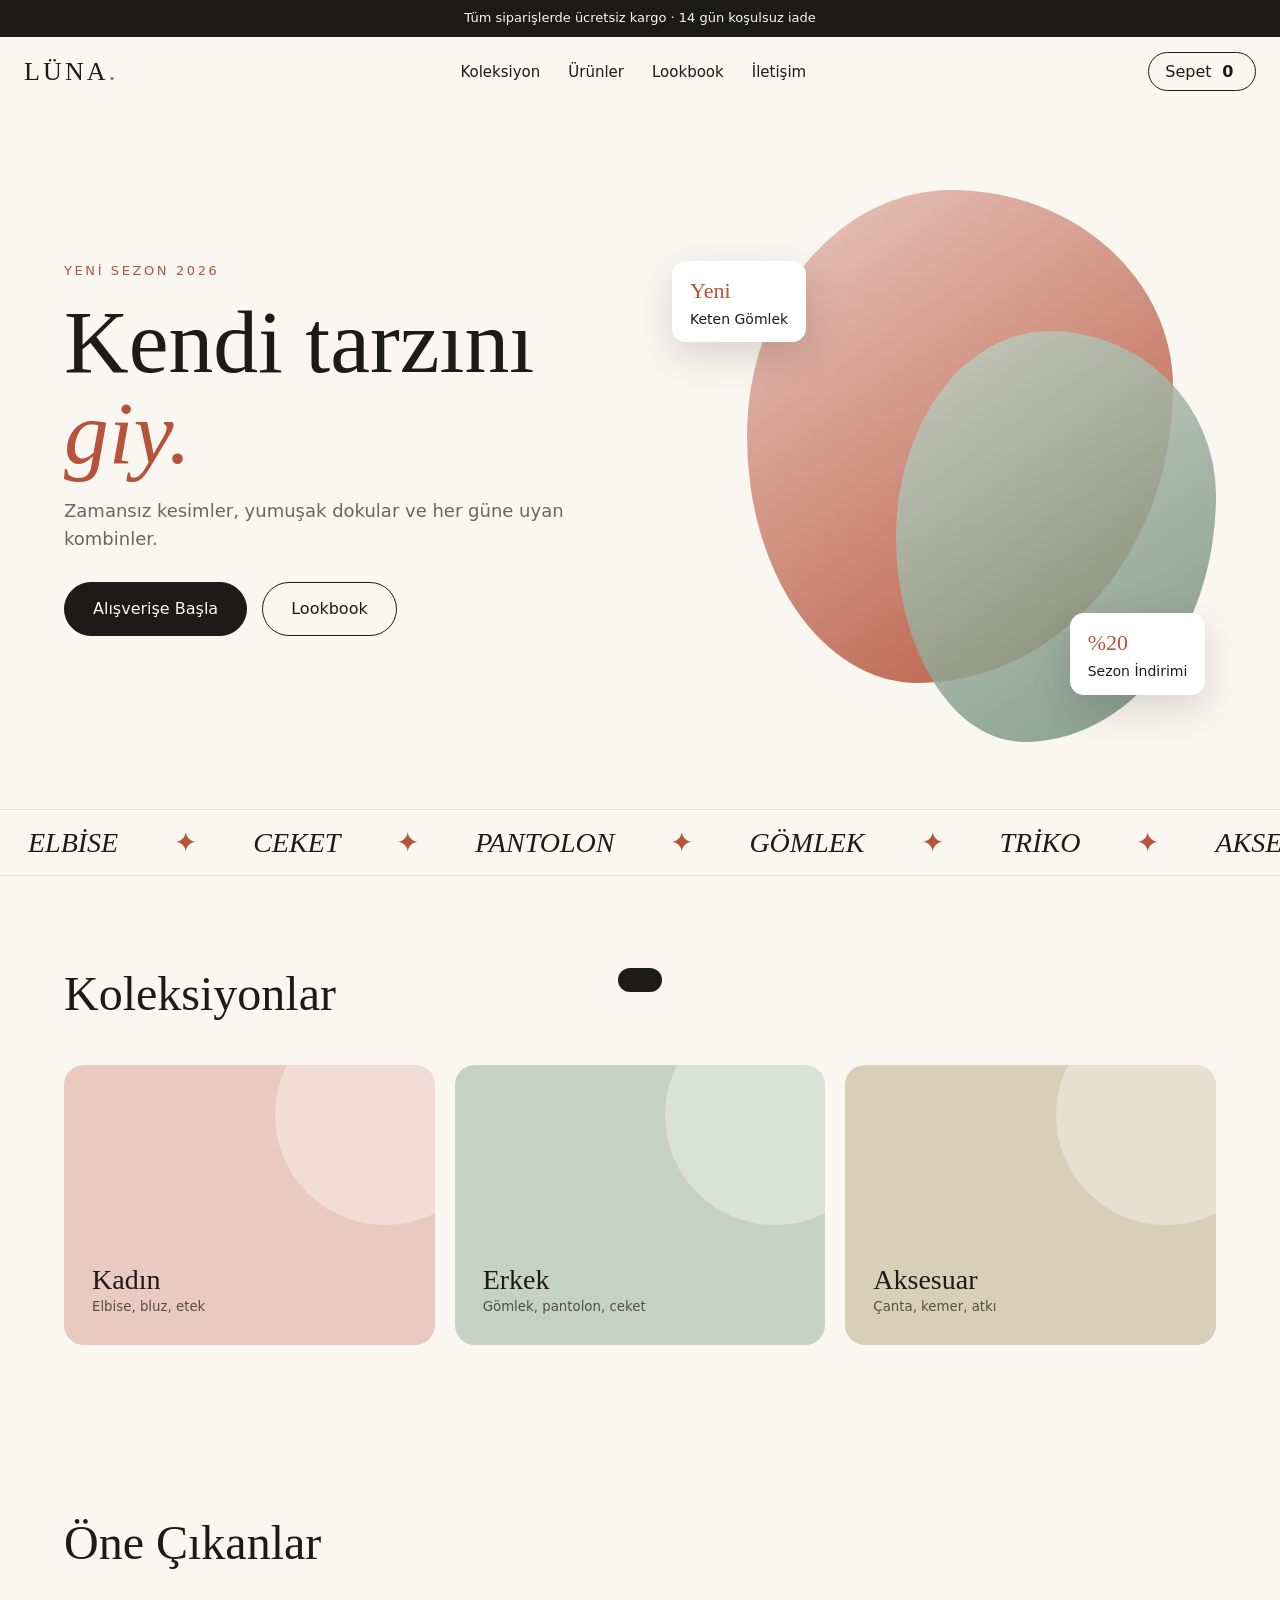
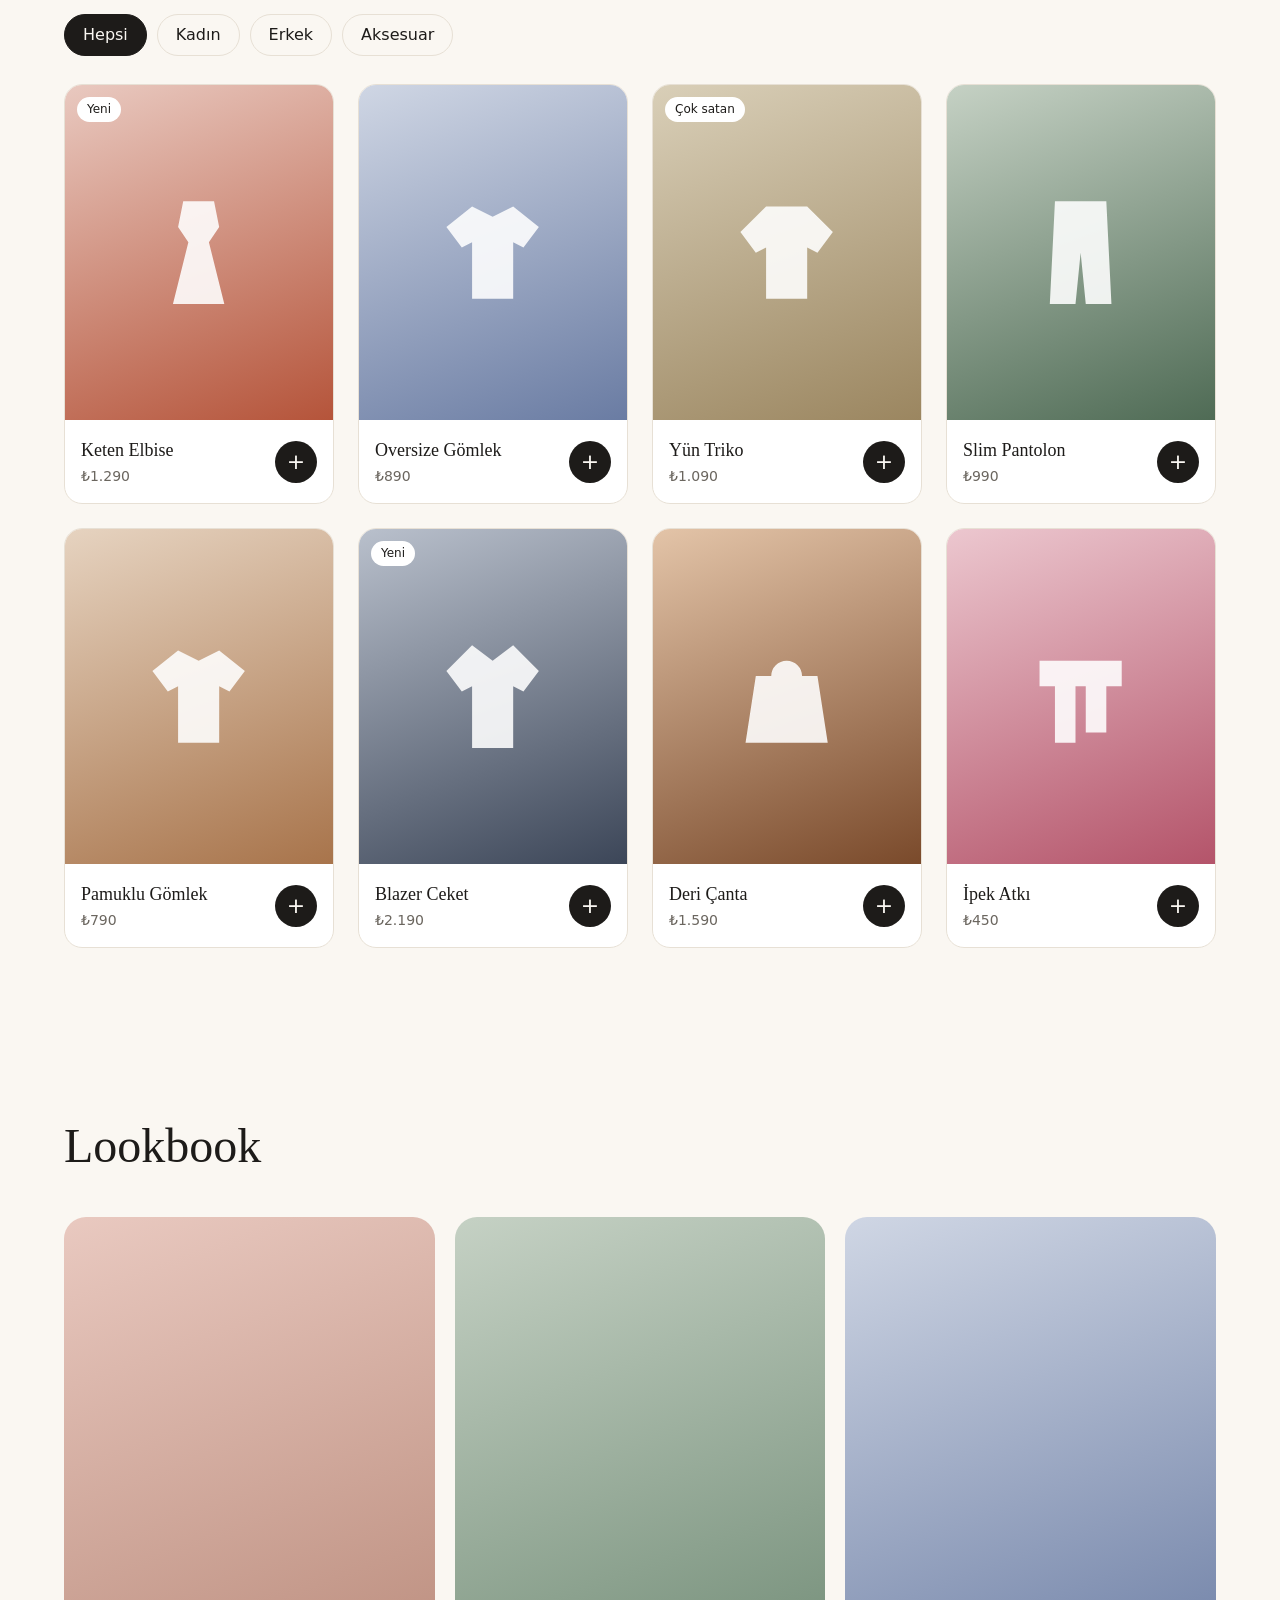
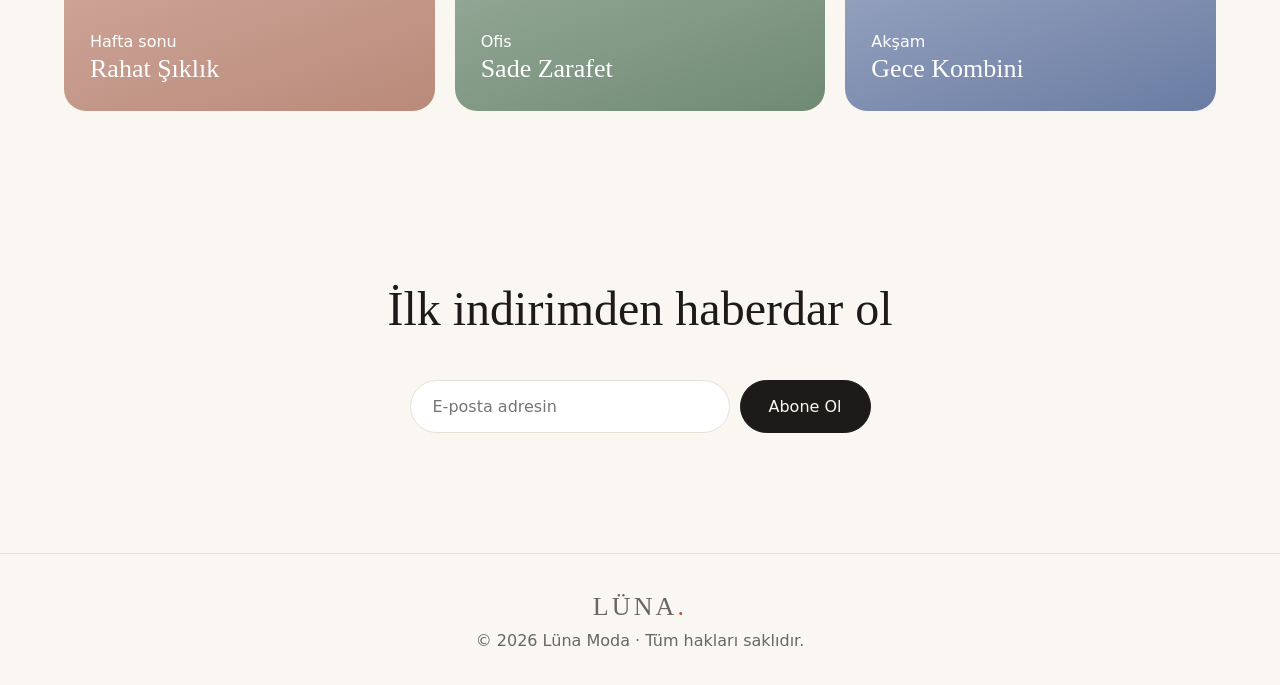
==== kiyafet-sitesi/index.html @ 7105020a "Animasyonlu kıyafet mağazası web sitesi ekle Co-Authored-By: Claude Sonnet 5.5 <noreply@anthropic.co" ====
<!doctype html>
<html lang="tr">
<head>
<meta charset="utf-8">
<meta name="viewport" content="width=device-width, initial-scale=1">
<title>Lüna Moda – Kadın & Erkek Giyim</title>
<meta name="description" content="Lüna Moda: yeni sezon kadın ve erkek giyim, şık ve rahat kombinler.">
<link rel="stylesheet" href="style.css">
</head>
<body>
<div class="announce">Tüm siparişlerde ücretsiz kargo · 14 gün koşulsuz iade</div>

<header class="nav" id="nav">
  <a class="logo" href="#top">LÜNA<span>.</span></a>
  <nav class="menu" id="menu" aria-label="Ana menü">
    <a href="#koleksiyon">Koleksiyon</a>
    <a href="#urunler">Ürünler</a>
    <a href="#lookbook">Lookbook</a>
    <a href="#bulten">İletişim</a>
  </nav>
  <div class="nav-actions">
    <button class="cart-btn" id="cartBtn" aria-label="Sepeti aç">Sepet <b id="cartCount">0</b></button>
    <button class="burger" id="burger" aria-label="Menü" aria-expanded="false"><i></i><i></i></button>
  </div>
</header>

<main id="top">
  <section class="hero">
    <div class="hero-text">
      <p class="eyebrow reveal">Yeni Sezon 2026</p>
      <h1 class="reveal d1">Kendi tarzını <em>giy.</em></h1>
      <p class="lead reveal d2">Zamansız kesimler, yumuşak dokular ve her güne uyan kombinler.</p>
      <div class="reveal d3">
        <a class="btn" href="#urunler">Alışverişe Başla</a>
        <a class="btn ghost" href="#lookbook">Lookbook</a>
      </div>
    </div>
    <div class="hero-art" aria-hidden="true">
      <div class="blob b1"></div><div class="blob b2"></div>
      <div class="card-float c1"><span>Yeni</span>Keten Gömlek</div>
      <div class="card-float c2"><span>%20</span>Sezon İndirimi</div>
    </div>
  </section>

  <div class="marquee" aria-hidden="true"><div class="track">
    <span>ELBİSE</span><span>CEKET</span><span>PANTOLON</span><span>GÖMLEK</span><span>TRİKO</span><span>AKSESUAR</span>
    <span>ELBİSE</span><span>CEKET</span><span>PANTOLON</span><span>GÖMLEK</span><span>TRİKO</span><span>AKSESUAR</span>
  </div></div>

  <section class="section" id="koleksiyon">
    <h2 class="reveal">Koleksiyonlar</h2>
    <div class="cats">
      <a href="#urunler" data-filter="kadin" class="cat reveal" style="--c:#e9c9c0"><b>Kadın</b><small>Elbise, bluz, etek</small></a>
      <a href="#urunler" data-filter="erkek" class="cat reveal d1" style="--c:#c5d1c4"><b>Erkek</b><small>Gömlek, pantolon, ceket</small></a>
      <a href="#urunler" data-filter="aksesuar" class="cat reveal d2" style="--c:#d9cfb8"><b>Aksesuar</b><small>Çanta, kemer, atkı</small></a>
    </div>
  </section>

  <section class="section" id="urunler">
    <h2 class="reveal">Öne Çıkanlar</h2>
    <div class="filters reveal" id="filters" role="tablist">
      <button class="chip on" data-filter="hepsi">Hepsi</button>
      <button class="chip" data-filter="kadin">Kadın</button>
      <button class="chip" data-filter="erkek">Erkek</button>
      <button class="chip" data-filter="aksesuar">Aksesuar</button>
    </div>
    <div class="grid" id="grid"></div>
  </section>

  <section class="section lookbook" id="lookbook">
    <h2 class="reveal">Lookbook</h2>
    <div class="look">
      <div class="look-card reveal" style="--a:#e9c9c0;--b:#b98a7a"><p>Hafta sonu<br><b>Rahat Şıklık</b></p></div>
      <div class="look-card reveal d1" style="--a:#c5d1c4;--b:#6f8a74"><p>Ofis<br><b>Sade Zarafet</b></p></div>
      <div class="look-card reveal d2" style="--a:#cfd6e4;--b:#6a7ca3"><p>Akşam<br><b>Gece Kombini</b></p></div>
    </div>
  </section>

  <section class="section news" id="bulten">
    <h2 class="reveal">İlk indirimden haberdar ol</h2>
    <form class="reveal d1" id="newsForm">
      <input type="email" id="email" placeholder="E-posta adresin" required aria-label="E-posta">
      <button class="btn" type="submit">Abone Ol</button>
    </form>
    <p class="note" id="newsNote" role="status"></p>
  </section>
</main>

<footer class="footer">
  <div class="logo">LÜNA<span>.</span></div>
  <p>© 2026 Lüna Moda · Tüm hakları saklıdır.</p>
</footer>

<div class="overlay" id="overlay"></div>
<aside class="drawer" id="drawer" aria-label="Sepet" aria-hidden="true">
  <div class="drawer-head"><h3>Sepetin</h3><button id="closeCart" aria-label="Kapat">✕</button></div>
  <ul id="cartList"></ul>
  <div class="drawer-foot">
    <div class="total"><span>Toplam</span><b id="cartTotal">₺0</b></div>
    <button class="btn full" id="checkout">Siparişi Tamamla</button>
  </div>
</aside>
<div class="toast" id="toast" role="status"></div>

<script src="app.js"></script>
</body>
</html>
---- kiyafet-sitesi/style.css ----
:root{--bg:#faf7f2;--ink:#1d1b19;--mute:#6b665f;--acc:#b5543a;--line:#e7e0d5;--card:#fff;--ease:cubic-bezier(.2,.7,.2,1)}
@media(prefers-color-scheme:dark){:root{--bg:#161412;--ink:#f3eee6;--mute:#a39c91;--acc:#e0795c;--line:#2d2a26;--card:#1f1c19}}
*{box-sizing:border-box;margin:0}
html{scroll-behavior:smooth}
body{font:16px/1.6 system-ui,-apple-system,"Segoe UI",sans-serif;background:var(--bg);color:var(--ink)}
a{color:inherit;text-decoration:none}
button{font:inherit;color:inherit;cursor:pointer;background:none;border:0}
h1,h2,h3,.logo{font-family:Georgia,"Times New Roman",serif;font-weight:400}
.announce{background:var(--ink);color:var(--bg);text-align:center;font-size:13px;padding:8px 16px}

.nav{position:sticky;top:0;z-index:20;display:flex;align-items:center;justify-content:space-between;padding:14px 24px;background:color-mix(in srgb,var(--bg) 85%,transparent);backdrop-filter:blur(10px);border-bottom:1px solid transparent;transition:border-color .3s,padding .3s}
.nav.scrolled{border-color:var(--line);padding:9px 24px}
.logo{font-size:26px;letter-spacing:.12em}.logo span{color:var(--acc)}
.menu{display:flex;gap:28px}
.menu a{position:relative;font-size:15px}
.menu a::after{content:"";position:absolute;left:0;bottom:-3px;height:1px;width:100%;background:currentColor;transform:scaleX(0);transform-origin:right;transition:transform .35s var(--ease)}
.menu a:hover::after{transform:scaleX(1);transform-origin:left}
.nav-actions{display:flex;gap:12px;align-items:center}
.cart-btn{border:1px solid var(--ink);border-radius:99px;padding:6px 16px;transition:background .2s,color .2s}
.cart-btn:hover{background:var(--ink);color:var(--bg)}
.cart-btn b{display:inline-block;min-width:1.4em}
.cart-btn.bump{animation:bump .4s var(--ease)}
@keyframes bump{40%{transform:scale(1.18)}}
.burger{display:none;width:36px;height:36px;position:relative}
.burger i{position:absolute;left:7px;right:7px;height:2px;background:currentColor;transition:transform .3s}
.burger i:first-child{top:13px}.burger i:last-child{top:21px}
.burger[aria-expanded=true] i:first-child{transform:translateY(4px) rotate(45deg)}
.burger[aria-expanded=true] i:last-child{transform:translateY(-4px) rotate(-45deg)}

.btn{display:inline-block;background:var(--ink);color:var(--bg);padding:13px 28px;border-radius:99px;border:1px solid var(--ink);transition:transform .25s var(--ease),background .25s,color .25s}
.btn:hover{transform:translateY(-2px);background:var(--acc);border-color:var(--acc);color:#fff}
.btn.ghost{background:transparent;color:var(--ink);margin-left:10px}
.btn.ghost:hover{background:var(--ink);border-color:var(--ink);color:var(--bg)}
.btn.full{width:100%}

.hero{display:grid;grid-template-columns:1.1fr 1fr;gap:32px;align-items:center;min-height:78vh;padding:40px 24px 60px;max-width:1200px;margin:auto}
.eyebrow{text-transform:uppercase;letter-spacing:.2em;font-size:13px;color:var(--acc);margin-bottom:14px}
h1{font-size:clamp(44px,7vw,92px);line-height:1.02;margin-bottom:18px}
h1 em{color:var(--acc);font-style:italic}
.lead{color:var(--mute);max-width:44ch;margin-bottom:28px;font-size:18px}
.hero-art{position:relative;aspect-ratio:1/1.1}
.blob{position:absolute;border-radius:48% 52% 60% 40%/50% 40% 60% 50%;animation:morph 12s ease-in-out infinite alternate}
.b1{inset:6% 8% 10% 12%;background:linear-gradient(145deg,#e9c9c0,#b5543a)}
.b2{inset:30% 0 0 40%;background:linear-gradient(145deg,#c5d1c4,#6f8a74);opacity:.85;animation-duration:16s;animation-direction:alternate-reverse}
@keyframes morph{to{border-radius:60% 40% 40% 60%/40% 60% 40% 60%;transform:rotate(6deg) scale(1.04)}}
.card-float{position:absolute;background:var(--card);padding:12px 18px;border-radius:14px;box-shadow:0 14px 40px rgba(0,0,0,.14);font-size:14px;animation:float 5s ease-in-out infinite}
.card-float span{display:block;font-size:22px;font-family:Georgia,serif;color:var(--acc)}
.c1{left:-2%;top:18%}.c2{right:2%;bottom:8%;animation-delay:-2.5s}
@keyframes float{50%{transform:translateY(-12px)}}

.marquee{overflow:hidden;border-block:1px solid var(--line);padding:16px 0}
.track{display:flex;width:max-content;animation:scroll 28s linear infinite}
.track span{font:italic 28px Georgia,serif;padding:0 28px;white-space:nowrap}
.track span::after{content:"✦";margin-left:56px;color:var(--acc);font-style:normal}
.marquee:hover .track{animation-play-state:paused}
@keyframes scroll{to{transform:translateX(-50%)}}

.section{max-width:1200px;margin:auto;padding:80px 24px}
.section h2{font-size:clamp(30px,4vw,48px);margin-bottom:32px}
.cats{display:grid;grid-template-columns:repeat(3,1fr);gap:20px}
.cat{background:var(--c);color:#1d1b19;border-radius:20px;padding:28px;min-height:280px;display:flex;flex-direction:column;justify-content:flex-end;position:relative;overflow:hidden;transition:transform .5s var(--ease)}
.cat::before{content:"";position:absolute;width:220px;height:220px;border-radius:50%;background:rgba(255,255,255,.35);right:-60px;top:-60px;transition:transform .6s var(--ease)}
.cat:hover{transform:translateY(-6px)}.cat:hover::before{transform:scale(1.5)}
.cat b{font:28px Georgia,serif;font-weight:400;position:relative}.cat small{position:relative;opacity:.7}

.filters{display:flex;gap:10px;flex-wrap:wrap;margin-bottom:28px}
.chip{border:1px solid var(--line);border-radius:99px;padding:7px 18px;transition:all .25s}
.chip:hover{border-color:var(--ink)}.chip.on{background:var(--ink);color:var(--bg);border-color:var(--ink)}
.grid{display:grid;grid-template-columns:repeat(auto-fill,minmax(250px,1fr));gap:24px}
.product{background:var(--card);border-radius:18px;overflow:hidden;border:1px solid var(--line);animation:pop .55s var(--ease) both;transition:transform .35s var(--ease),box-shadow .35s}
.product:hover{transform:translateY(-6px);box-shadow:0 18px 44px rgba(0,0,0,.12)}
@keyframes pop{from{opacity:0;transform:translateY(22px) scale(.97)}}
.thumb{aspect-ratio:4/5;display:grid;place-items:center;background:linear-gradient(160deg,var(--a),var(--b));position:relative;overflow:hidden}
.thumb svg{width:46%;fill:rgba(255,255,255,.88);transition:transform .5s var(--ease)}
.product:hover .thumb svg{transform:scale(1.12) rotate(-3deg)}
.tag{position:absolute;top:12px;left:12px;background:var(--card);font-size:12px;padding:3px 10px;border-radius:99px}
.info{padding:16px;display:flex;justify-content:space-between;align-items:center;gap:10px}
.info h3{font-size:18px}.info p{color:var(--mute);font-size:14px}
.add{width:42px;height:42px;border-radius:50%;background:var(--ink);color:var(--bg);font-size:22px;line-height:1;transition:transform .25s var(--ease),background .25s;flex:none}
.add:hover{background:var(--acc);transform:rotate(90deg) scale(1.1)}

.look{display:grid;grid-template-columns:repeat(3,1fr);gap:20px}
.look-card{aspect-ratio:3/4;border-radius:22px;background:linear-gradient(160deg,var(--a),var(--b));color:#fff;padding:26px;display:flex;align-items:flex-end;transition:transform .5s var(--ease),border-radius .5s var(--ease)}
.look-card:hover{transform:scale(1.03) rotate(-1deg);border-radius:60px 22px 60px 22px}
.look-card b{font:26px Georgia,serif;font-weight:400}

.news{text-align:center}
.news form{display:flex;gap:10px;justify-content:center;flex-wrap:wrap}
.news input{padding:13px 22px;border-radius:99px;border:1px solid var(--line);background:var(--card);color:var(--ink);min-width:min(320px,100%);font:inherit}
.news input:focus-visible{outline:2px solid var(--acc)}
.note{margin-top:14px;color:var(--acc);min-height:1.6em}
.footer{border-top:1px solid var(--line);padding:32px 24px;text-align:center;color:var(--mute)}

.overlay{position:fixed;inset:0;background:rgba(0,0,0,.45);opacity:0;pointer-events:none;transition:opacity .3s;z-index:30}
.overlay.on{opacity:1;pointer-events:auto}
.drawer{position:fixed;top:0;right:0;height:100%;width:min(400px,100%);background:var(--bg);z-index:40;transform:translateX(100%);transition:transform .45s var(--ease);display:flex;flex-direction:column;padding:22px}
.drawer.on{transform:none}
.drawer-head{display:flex;justify-content:space-between;align-items:center;margin-bottom:12px}
.drawer ul{list-style:none;padding:0;flex:1;overflow:auto}
.drawer li{display:flex;justify-content:space-between;align-items:center;gap:10px;padding:12px 0;border-bottom:1px solid var(--line);animation:pop .4s var(--ease)}
.drawer li small{color:var(--mute);display:block}
.qty{display:flex;align-items:center;gap:8px}.qty button{width:28px;height:28px;border:1px solid var(--line);border-radius:50%}
.empty{color:var(--mute);padding:30px 0;text-align:center}
.total{display:flex;justify-content:space-between;font-size:18px;margin:16px 0}
.toast{position:fixed;left:50%;bottom:28px;transform:translate(-50%,120px);background:var(--ink);color:var(--bg);padding:12px 22px;border-radius:99px;z-index:50;transition:transform .4s var(--ease)}
.toast.on{transform:translate(-50%,0)}

.reveal{opacity:0;transform:translateY(28px);transition:opacity .8s var(--ease),transform .8s var(--ease)}
.reveal.in{opacity:1;transform:none}
.d1{transition-delay:.12s}.d2{transition-delay:.24s}.d3{transition-delay:.36s}

@media(max-width:820px){
  .hero{grid-template-columns:1fr;min-height:0}.hero-art{max-width:420px}
  .cats,.look{grid-template-columns:1fr}.look-card{aspect-ratio:16/10}
  .burger{display:block}
  .menu{position:absolute;top:100%;left:0;right:0;flex-direction:column;gap:0;background:var(--bg);border-bottom:1px solid var(--line);max-height:0;overflow:hidden;transition:max-height .4s var(--ease)}
  .menu.open{max-height:260px}.menu a{padding:14px 24px}
}
@media(prefers-reduced-motion:reduce){
  *,*::before,*::after{animation:none!important;transition:none!important;scroll-behavior:auto!important}
  .reveal{opacity:1;transform:none}
}
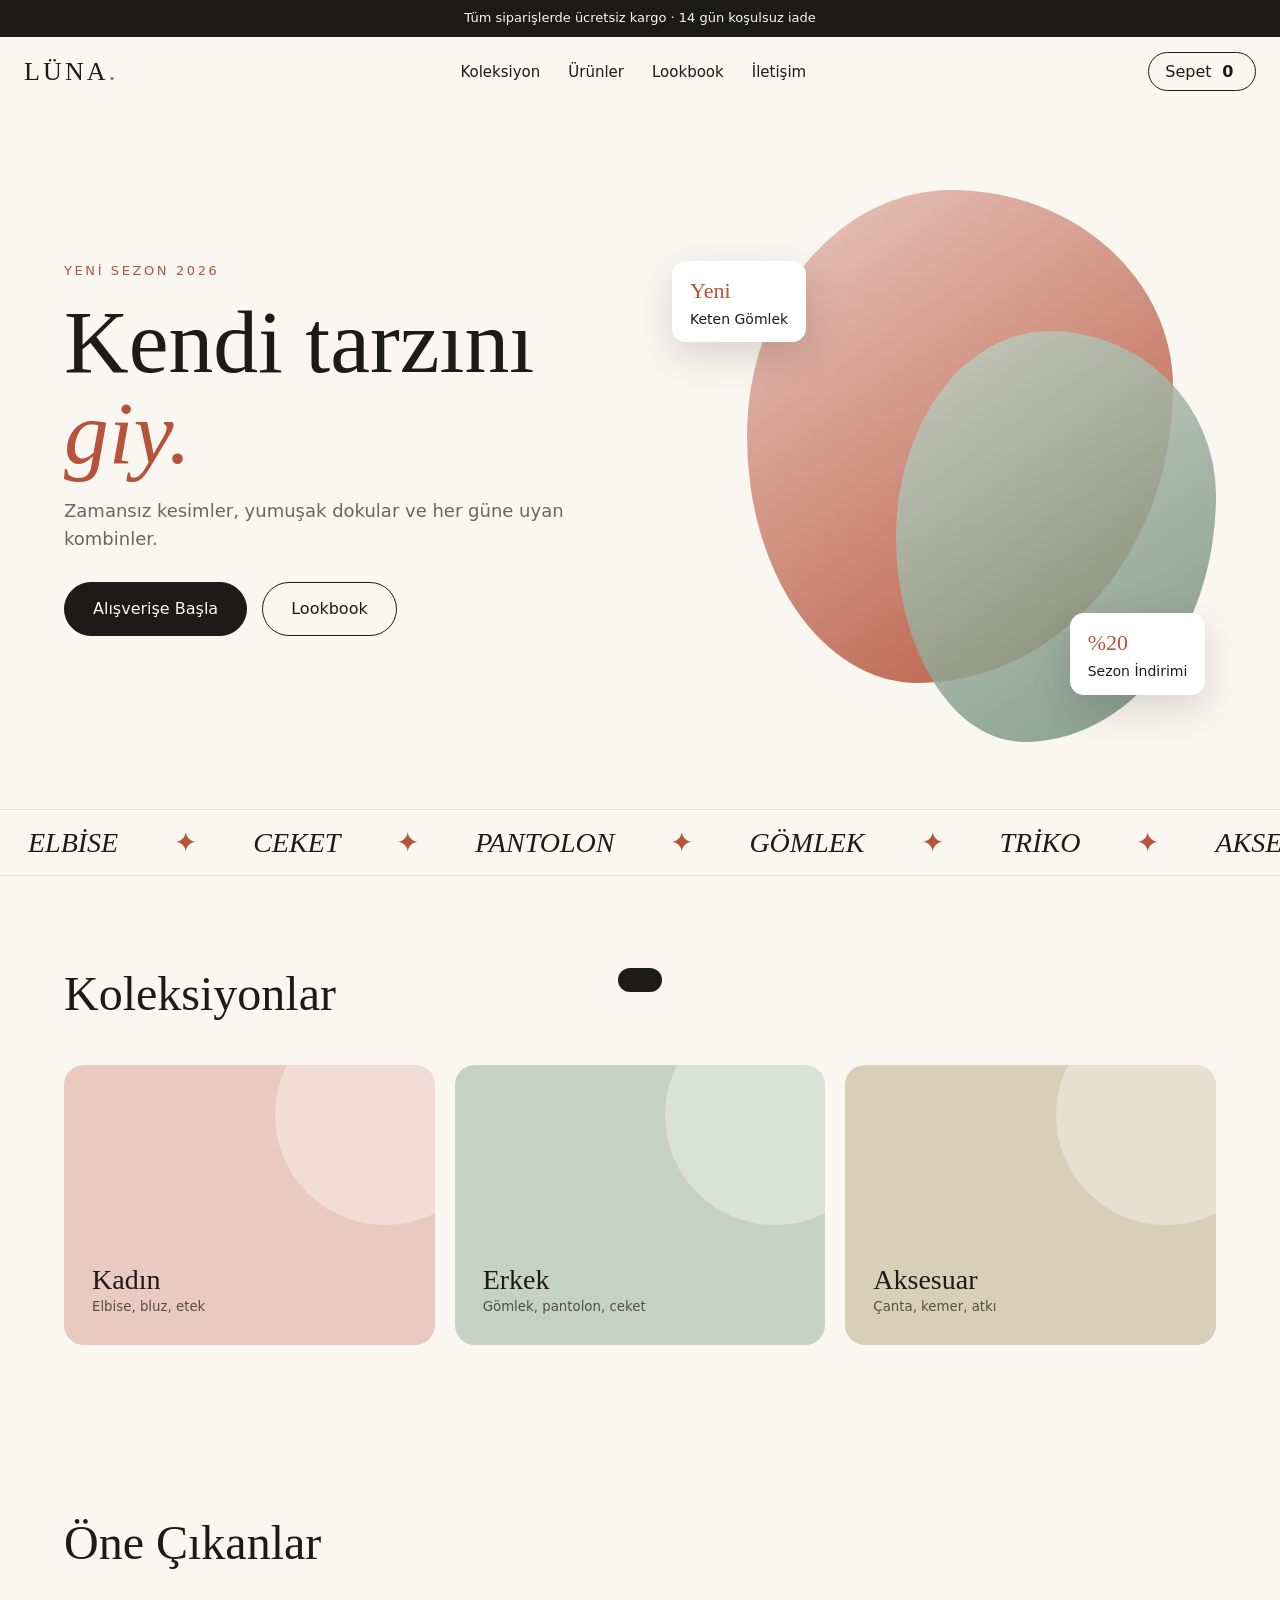
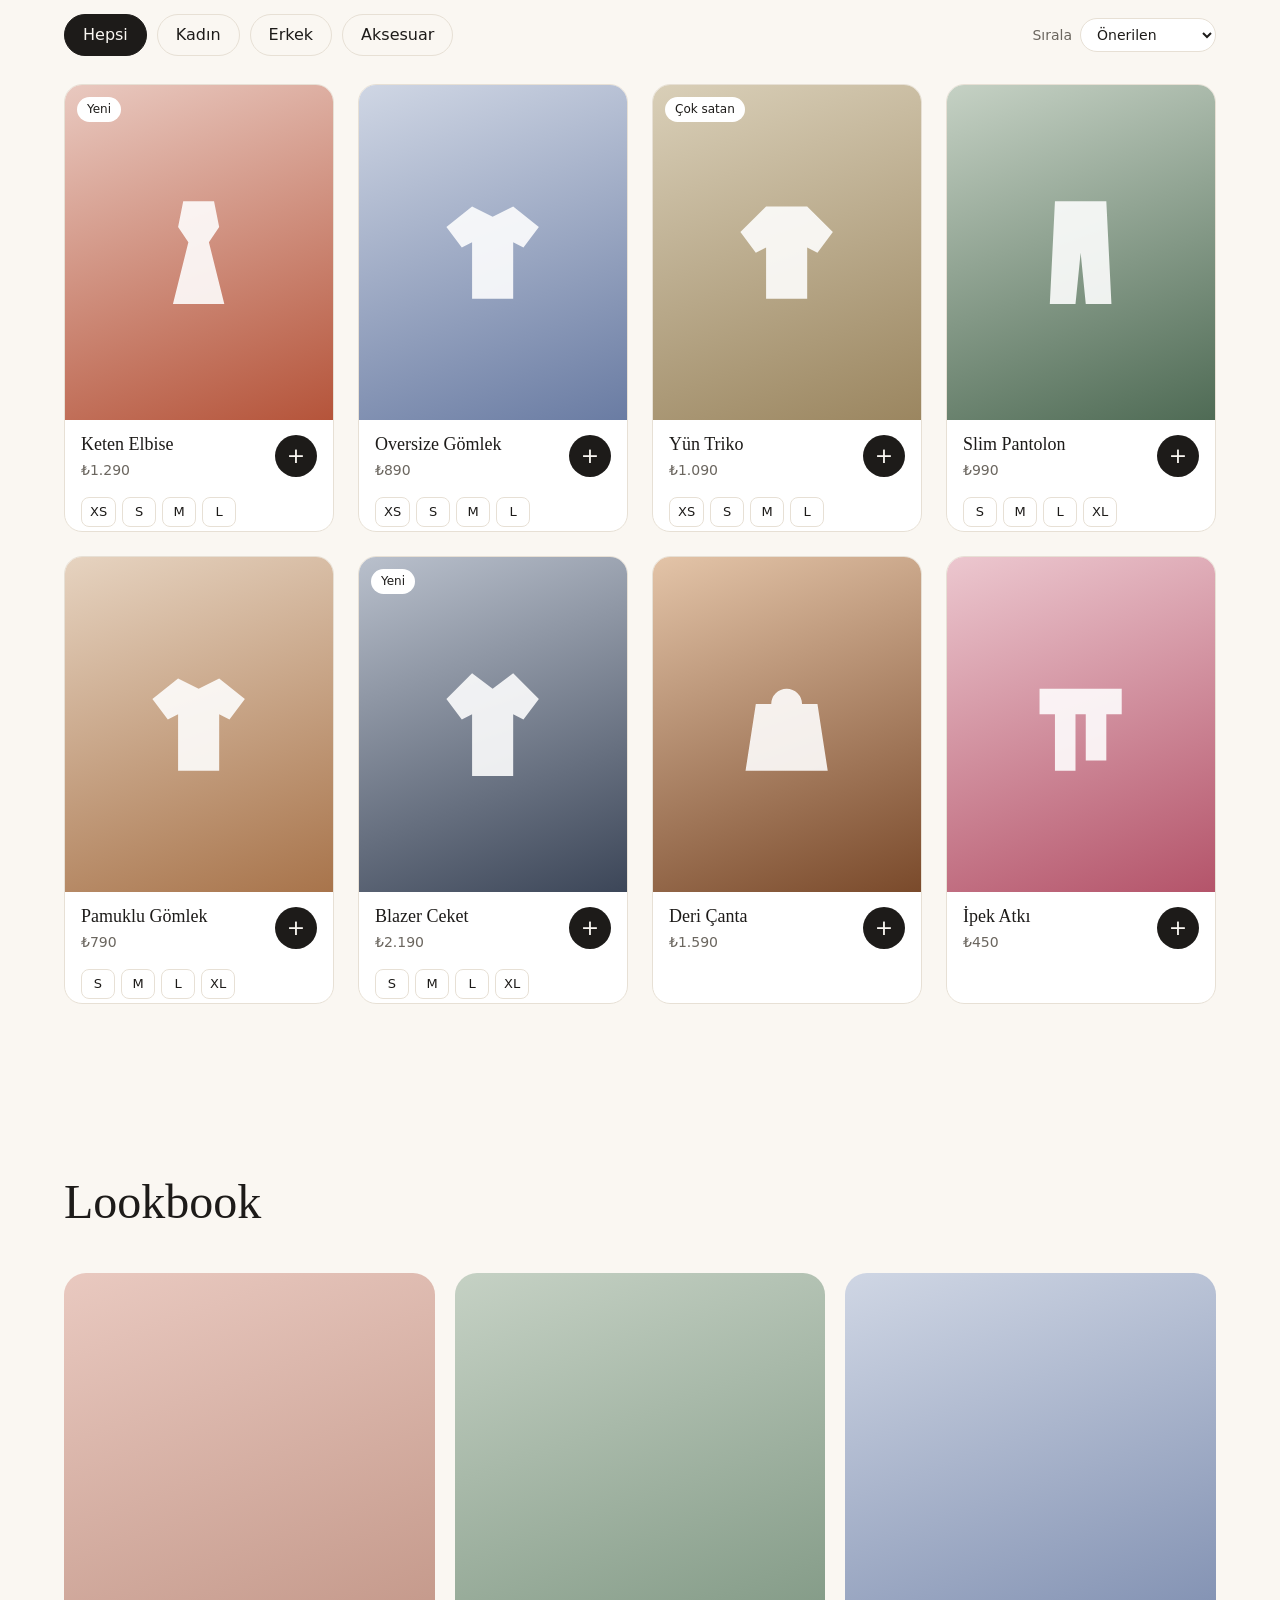
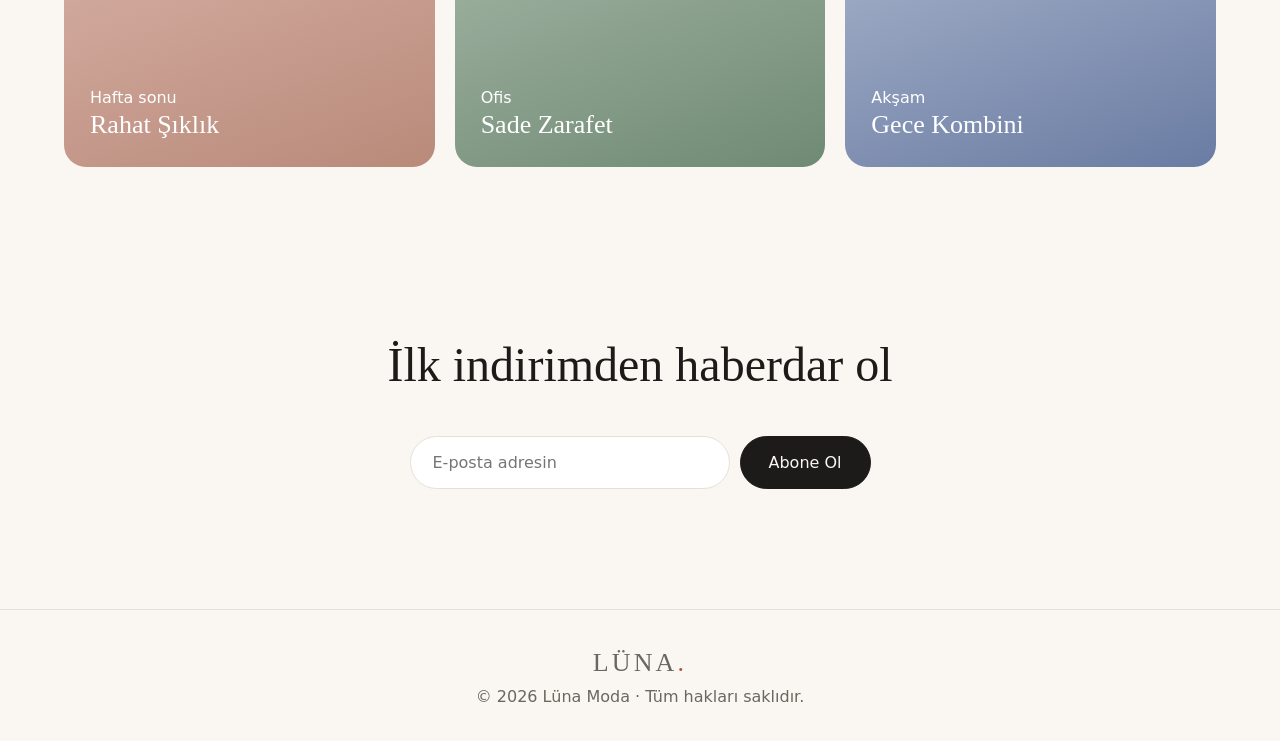
==== commit b599e0b8: "Beden seçimi, fiyat sıralama ve WhatsApp ile sipariş ekle Co-Authored-By: Claude Sonnet 5.5 <noreply" ====
--- a/kiyafet-sitesi/index.html
+++ b/kiyafet-sitesi/index.html
@@ -58,11 +58,16 @@
 
   <section class="section" id="urunler">
     <h2 class="reveal">Öne Çıkanlar</h2>
-    <div class="filters reveal" id="filters" role="tablist">
+    <div class="toolbar reveal">
+    <div class="filters" id="filters" role="tablist">
       <button class="chip on" data-filter="hepsi">Hepsi</button>
       <button class="chip" data-filter="kadin">Kadın</button>
       <button class="chip" data-filter="erkek">Erkek</button>
       <button class="chip" data-filter="aksesuar">Aksesuar</button>
+    </div>
+    <label class="sort">Sırala
+      <select id="sort"><option value="">Önerilen</option><option value="asc">Fiyat: Artan</option><option value="desc">Fiyat: Azalan</option></select>
+    </label>
     </div>
     <div class="grid" id="grid"></div>
   </section>
@@ -97,7 +102,7 @@
   <ul id="cartList"></ul>
   <div class="drawer-foot">
     <div class="total"><span>Toplam</span><b id="cartTotal">₺0</b></div>
-    <button class="btn full" id="checkout">Siparişi Tamamla</button>
+    <button class="btn full" id="checkout">WhatsApp ile Sipariş Ver</button>
   </div>
 </aside>
 <div class="toast" id="toast" role="status"></div>
--- a/kiyafet-sitesi/style.css
+++ b/kiyafet-sitesi/style.css
@@ -120,3 +120,14 @@
   *,*::before,*::after{animation:none!important;transition:none!important;scroll-behavior:auto!important}
   .reveal{opacity:1;transform:none}
 }
+
+.toolbar{display:flex;justify-content:space-between;align-items:center;gap:16px;flex-wrap:wrap;margin-bottom:28px}
+.toolbar .filters{margin:0}
+.sort{font-size:14px;color:var(--mute);display:flex;align-items:center;gap:8px}
+.sort select{padding:7px 12px;border-radius:99px;border:1px solid var(--line);background:var(--card);color:var(--ink);font:inherit}
+.sizes{display:flex;gap:6px;padding:0 16px 4px;flex-wrap:wrap}
+.size{min-width:34px;height:30px;padding:0 8px;border:1px solid var(--line);border-radius:8px;font-size:13px;transition:all .2s}
+.size:hover{border-color:var(--ink)}.size.on{background:var(--ink);color:var(--bg);border-color:var(--ink)}
+.sizes.shake{animation:shake .4s}
+@keyframes shake{25%{transform:translateX(-5px)}75%{transform:translateX(5px)}}
+.product .info{padding-top:10px}
